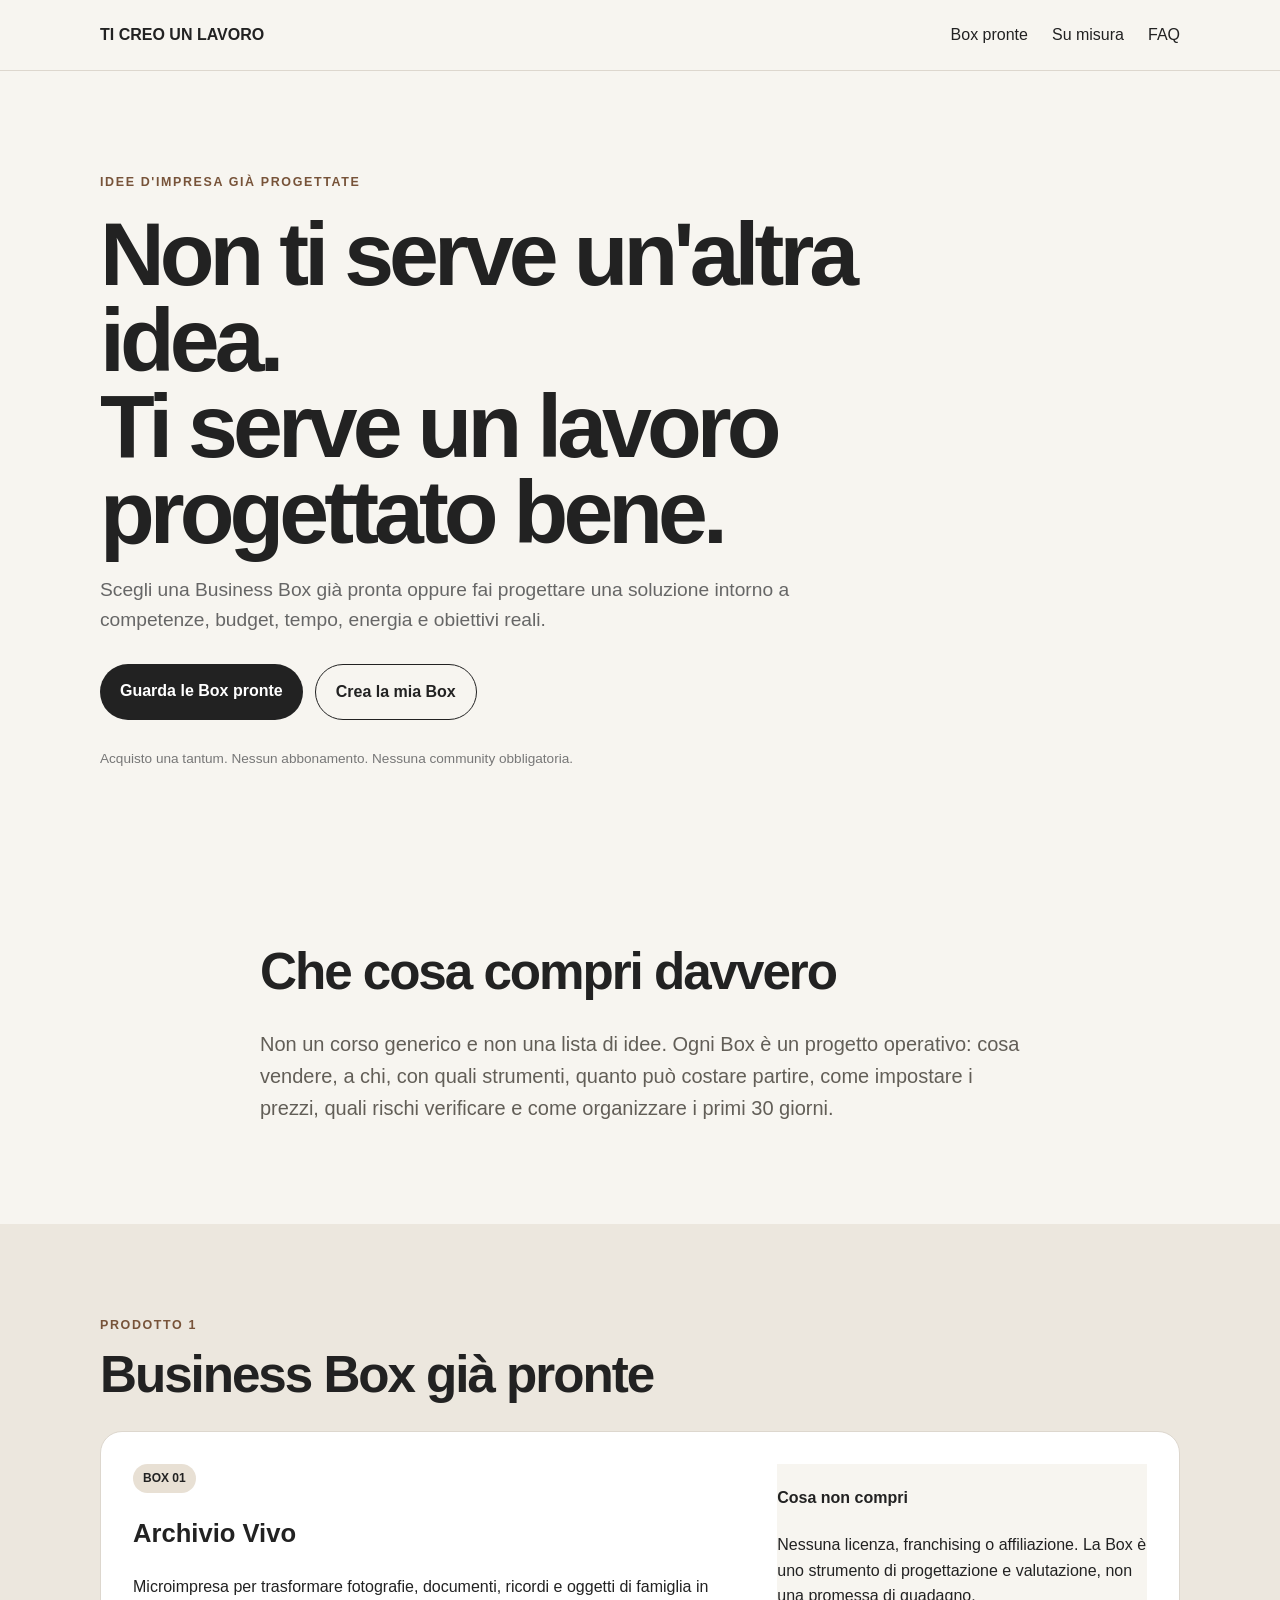
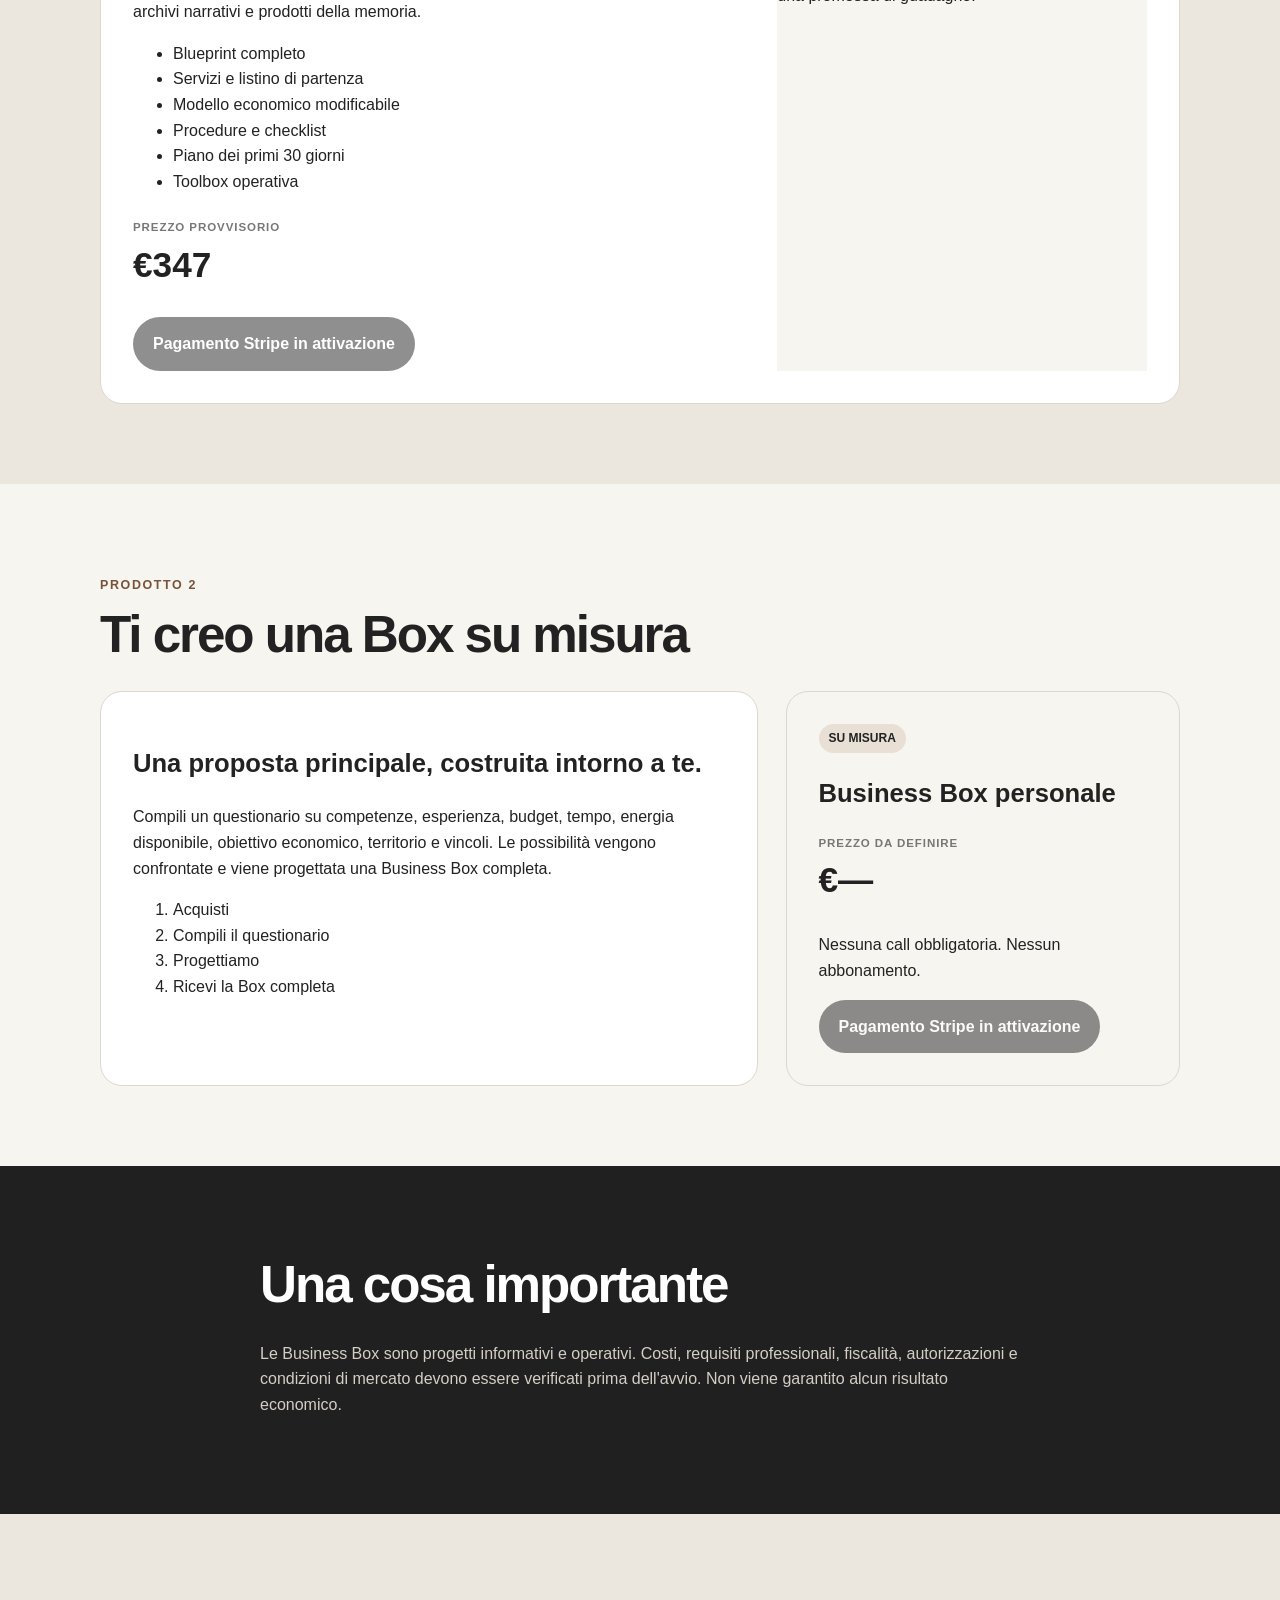
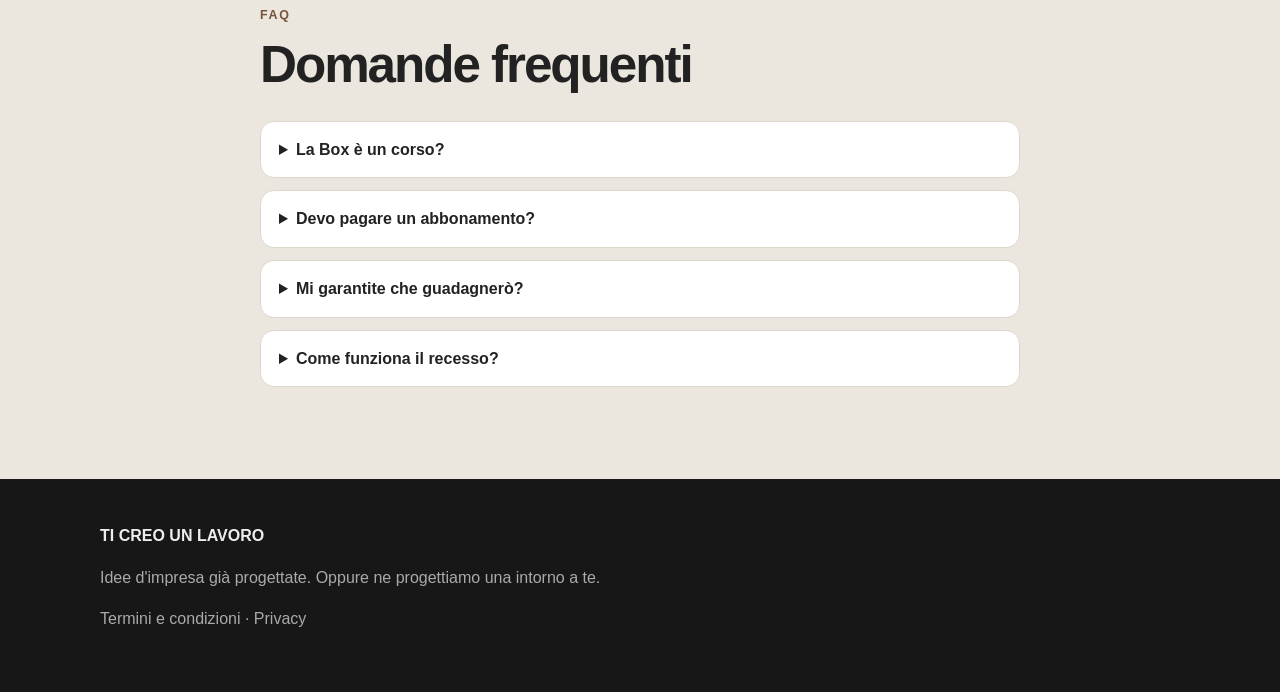
==== index.html @ a2d67494 "Add files via upload" ====
<!doctype html>
<html lang="it">
<head>
<meta charset="utf-8">
<meta name="viewport" content="width=device-width,initial-scale=1">
<title>Ti creo un lavoro</title>
<meta name="description" content="Business Box già pronte oppure una Box su misura costruita intorno a te.">
<link rel="stylesheet" href="styles.css">
</head>
<body>
<header>
  <div class="wrap nav">
    <strong>TI CREO UN LAVORO</strong>
    <nav><a href="#pronte">Box pronte</a><a href="#misura">Su misura</a><a href="#faq">FAQ</a></nav>
  </div>
</header>

<main>
<section class="hero">
  <div class="wrap">
    <p class="eyebrow">IDEE D'IMPRESA GIÀ PROGETTATE</p>
    <h1>Non ti serve un'altra idea.<br>Ti serve un lavoro progettato bene.</h1>
    <p class="lead">Scegli una Business Box già pronta oppure fai progettare una soluzione intorno a competenze, budget, tempo, energia e obiettivi reali.</p>
    <div class="actions">
      <a class="btn dark" href="#pronte">Guarda le Box pronte</a>
      <a class="btn light" href="#misura">Crea la mia Box</a>
    </div>
    <p class="note">Acquisto una tantum. Nessun abbonamento. Nessuna community obbligatoria.</p>
  </div>
</section>

<section class="section intro">
  <div class="wrap narrow">
    <h2>Che cosa compri davvero</h2>
    <p>Non un corso generico e non una lista di idee. Ogni Box è un progetto operativo: cosa vendere, a chi, con quali strumenti, quanto può costare partire, come impostare i prezzi, quali rischi verificare e come organizzare i primi 30 giorni.</p>
  </div>
</section>

<section id="pronte" class="section alt">
  <div class="wrap">
    <p class="eyebrow">PRODOTTO 1</p>
    <h2>Business Box già pronte</h2>
    <article class="card grid">
      <div>
        <span class="tag">BOX 01</span>
        <h3>Archivio Vivo</h3>
        <p>Microimpresa per trasformare fotografie, documenti, ricordi e oggetti di famiglia in archivi narrativi e prodotti della memoria.</p>
        <ul>
          <li>Blueprint completo</li>
          <li>Servizi e listino di partenza</li>
          <li>Modello economico modificabile</li>
          <li>Procedure e checklist</li>
          <li>Piano dei primi 30 giorni</li>
          <li>Toolbox operativa</li>
        </ul>
        <div class="price"><small>Prezzo provvisorio</small>€347</div>
        <a class="btn disabled" id="buy-box01" href="#">Pagamento Stripe in attivazione</a>
      </div>
      <aside>
        <h4>Cosa non compri</h4>
        <p>Nessuna licenza, franchising o affiliazione. La Box è uno strumento di progettazione e valutazione, non una promessa di guadagno.</p>
      </aside>
    </article>
  </div>
</section>

<section id="misura" class="section">
  <div class="wrap">
    <p class="eyebrow">PRODOTTO 2</p>
    <h2>Ti creo una Box su misura</h2>
    <div class="grid">
      <div class="card">
        <h3>Una proposta principale, costruita intorno a te.</h3>
        <p>Compili un questionario su competenze, esperienza, budget, tempo, energia disponibile, obiettivo economico, territorio e vincoli. Le possibilità vengono confrontate e viene progettata una Business Box completa.</p>
        <ol>
          <li>Acquisti</li>
          <li>Compili il questionario</li>
          <li>Progettiamo</li>
          <li>Ricevi la Box completa</li>
        </ol>
      </div>
      <aside class="card">
        <span class="tag">SU MISURA</span>
        <h3>Business Box personale</h3>
        <div class="price"><small>Prezzo da definire</small>€—</div>
        <p>Nessuna call obbligatoria. Nessun abbonamento.</p>
        <a class="btn disabled" id="buy-custom" href="#">Pagamento Stripe in attivazione</a>
      </aside>
    </div>
  </div>
</section>

<section class="section darksection">
  <div class="wrap narrow">
    <h2>Una cosa importante</h2>
    <p>Le Business Box sono progetti informativi e operativi. Costi, requisiti professionali, fiscalità, autorizzazioni e condizioni di mercato devono essere verificati prima dell'avvio. Non viene garantito alcun risultato economico.</p>
  </div>
</section>

<section id="faq" class="section alt">
  <div class="wrap narrow">
    <p class="eyebrow">FAQ</p>
    <h2>Domande frequenti</h2>
    <details><summary>La Box è un corso?</summary><p>No. È un progetto operativo digitale con blueprint, strumenti, numeri, procedure e piano di avvio.</p></details>
    <details><summary>Devo pagare un abbonamento?</summary><p>No. Entrambi i prodotti sono acquistabili una tantum.</p></details>
    <details><summary>Mi garantite che guadagnerò?</summary><p>No. La Box serve a progettare e valutare un'attività, non può garantire domanda, vendite o reddito.</p></details>
    <details><summary>Come funziona il recesso?</summary><p>Le condizioni definitive distingueranno tra contenuto digitale immediatamente accessibile e servizio personalizzato, secondo la normativa applicabile.</p></details>
  </div>
</section>
</main>

<footer>
  <div class="wrap">
    <strong>TI CREO UN LAVORO</strong>
    <p>Idee d'impresa già progettate. Oppure ne progettiamo una intorno a te.</p>
    <p><a href="termini.html">Termini e condizioni</a> · <a href="privacy.html">Privacy</a></p>
  </div>
</footer>
<script src="script.js"></script>
</body>
</html>
---- styles.css ----
*{box-sizing:border-box}html{scroll-behavior:smooth}body{margin:0;font-family:Arial,sans-serif;background:#f7f5f0;color:#222;line-height:1.6}a{color:inherit;text-decoration:none}.wrap{width:min(1080px,calc(100% - 36px));margin:auto}.narrow{max-width:760px}header{position:sticky;top:0;background:#f7f5f0ee;border-bottom:1px solid #ddd7ce;z-index:5}.nav{min-height:70px;display:flex;justify-content:space-between;align-items:center}.nav nav{display:flex;gap:24px}.hero{padding:90px 0 70px}.eyebrow{font-size:.78rem;letter-spacing:.13em;font-weight:800;color:#775339}.hero h1{font-size:clamp(2.8rem,7vw,5.7rem);line-height:.96;letter-spacing:-.055em;max-width:950px;margin:.2em 0}.lead{font-size:1.2rem;max-width:760px;color:#666}.actions{display:flex;gap:12px;flex-wrap:wrap;margin:28px 0}.btn{display:inline-block;padding:14px 20px;border-radius:999px;background:#222;color:#fff;font-weight:800}.btn.light{background:transparent;color:#222;border:1px solid #222}.btn.disabled{opacity:.5;pointer-events:none}.note{font-size:.85rem;color:#777}.section{padding:80px 0}.alt{background:#ece7de}.intro p{font-size:1.25rem;color:#625e57}h2{font-size:clamp(2rem,4vw,3.5rem);line-height:1;letter-spacing:-.04em;margin:.25em 0 .6em}h3{font-size:1.6rem;line-height:1.15}.grid{display:grid;grid-template-columns:1.25fr .75fr;gap:28px}.card{background:#fff;border:1px solid #ddd7ce;border-radius:22px;padding:32px}.card aside,aside.card{background:#f7f5f0}.tag{display:inline-block;background:#e8e0d4;border-radius:999px;padding:5px 10px;font-size:.75rem;font-weight:900}.price{font-size:2.2rem;font-weight:900;margin:24px 0}.price small{display:block;font-size:.72rem;text-transform:uppercase;letter-spacing:.08em;color:#777}.darksection{background:#202020;color:#fff}.darksection p{color:#d4cec5}details{background:#fff;border:1px solid #ddd7ce;border-radius:14px;padding:15px 18px;margin:12px 0}summary{font-weight:800;cursor:pointer}footer{background:#171717;color:#eee;padding:44px 0}footer p{color:#aaa}@media(max-width:760px){.nav nav{display:none}.grid{grid-template-columns:1fr}.section{padding:58px 0}.hero{padding-top:58px}.hero h1{font-size:3rem}}
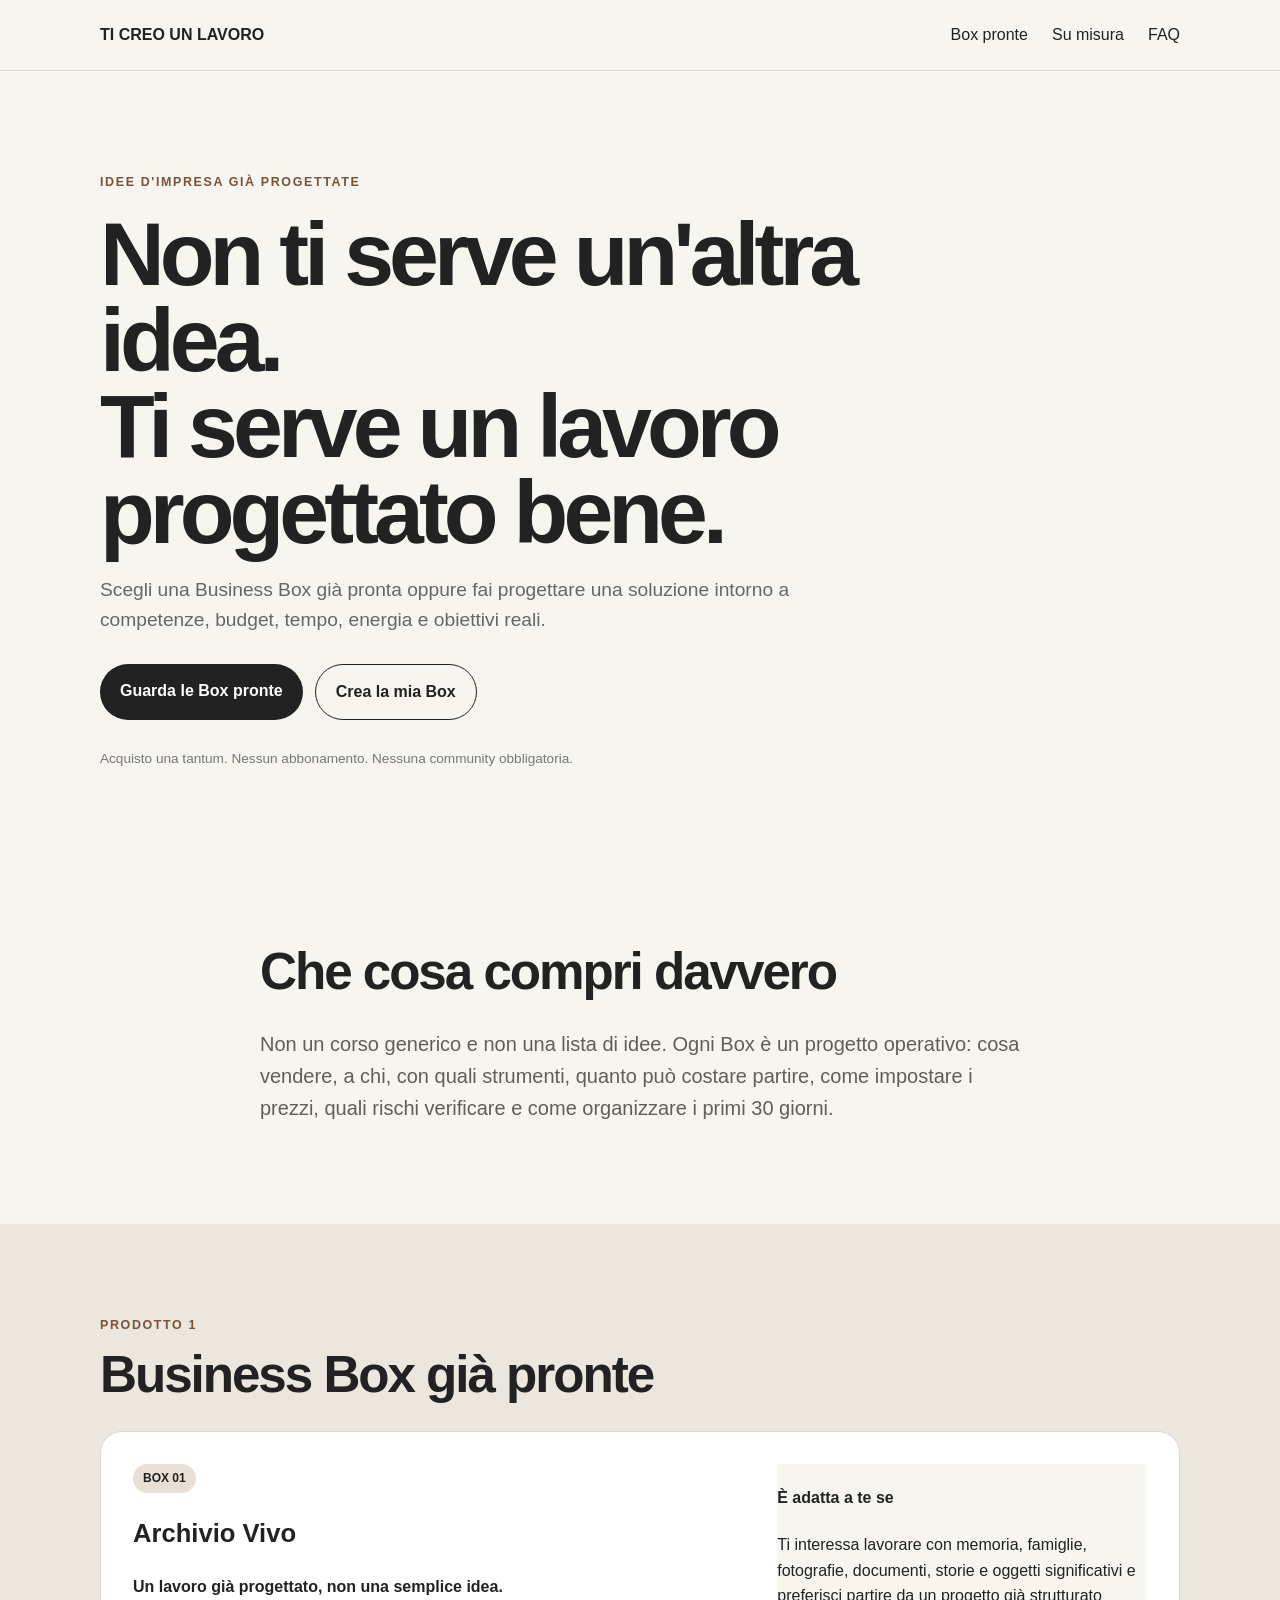
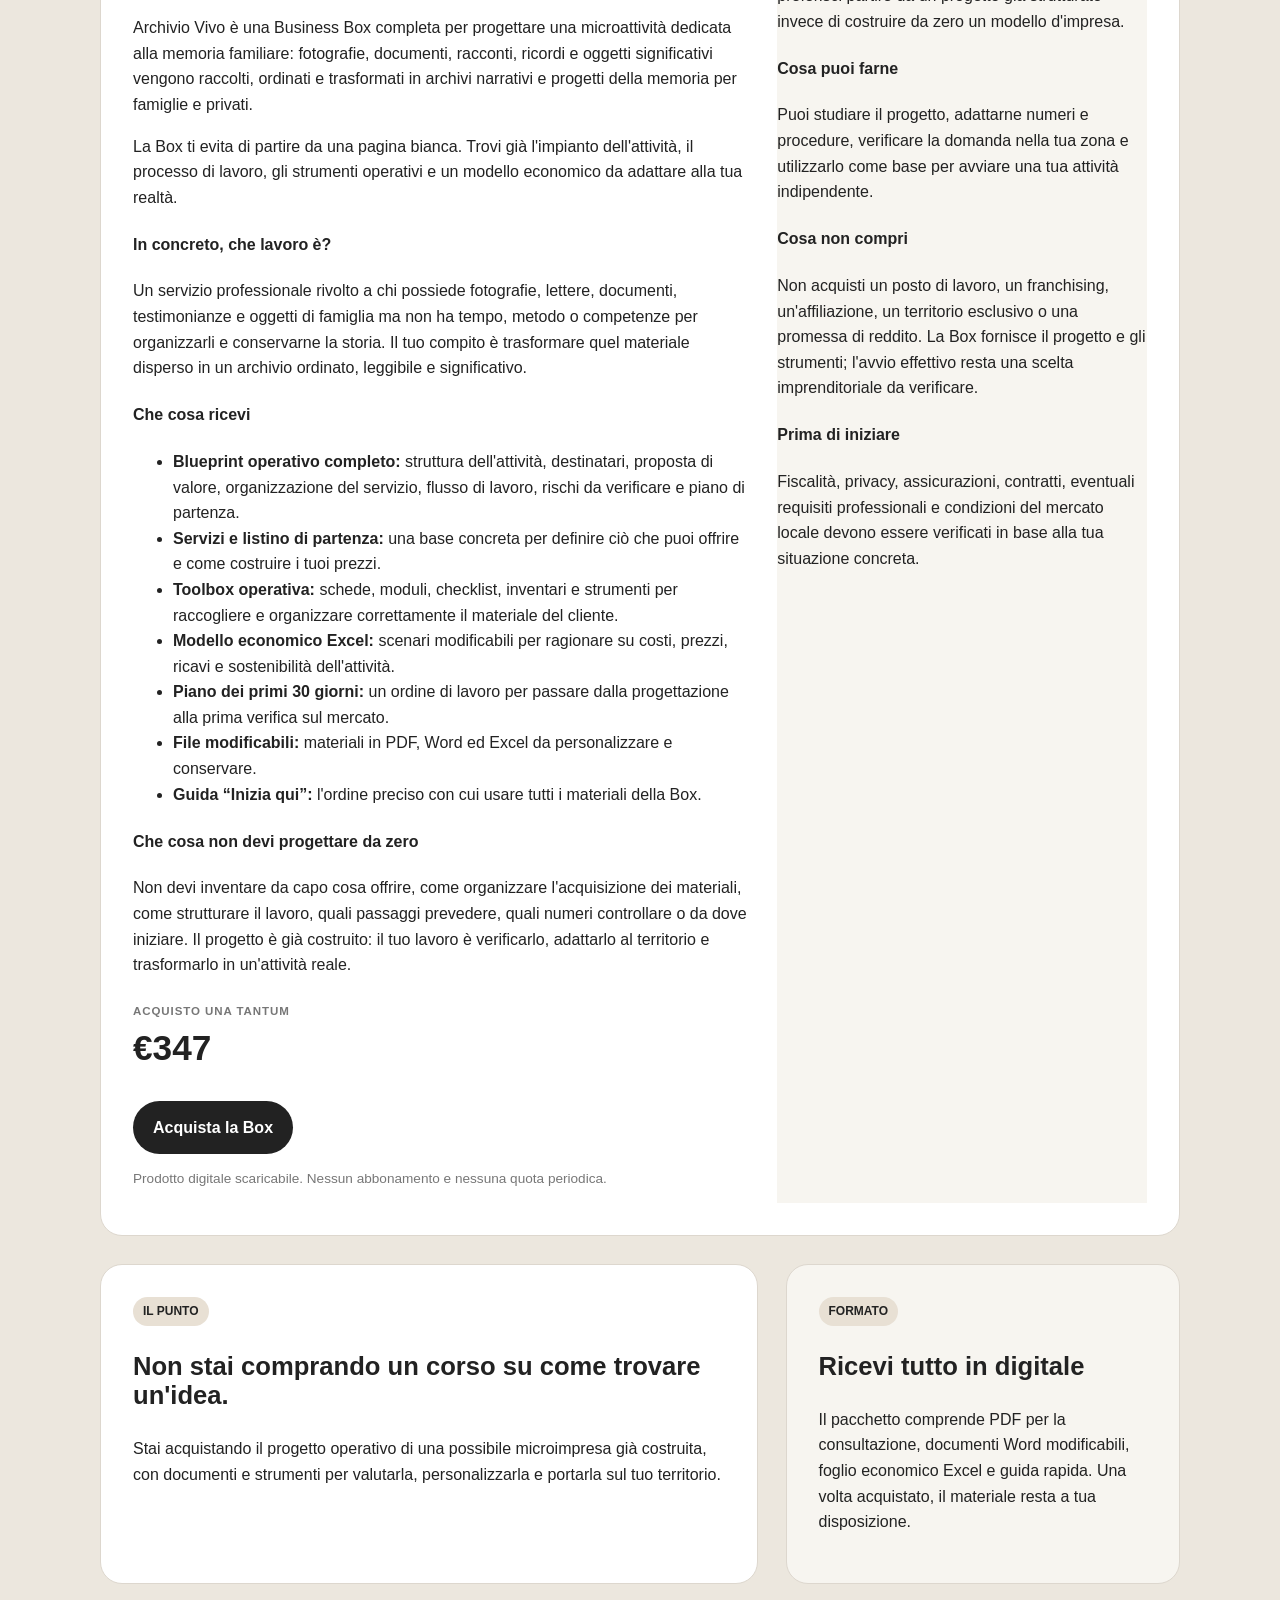
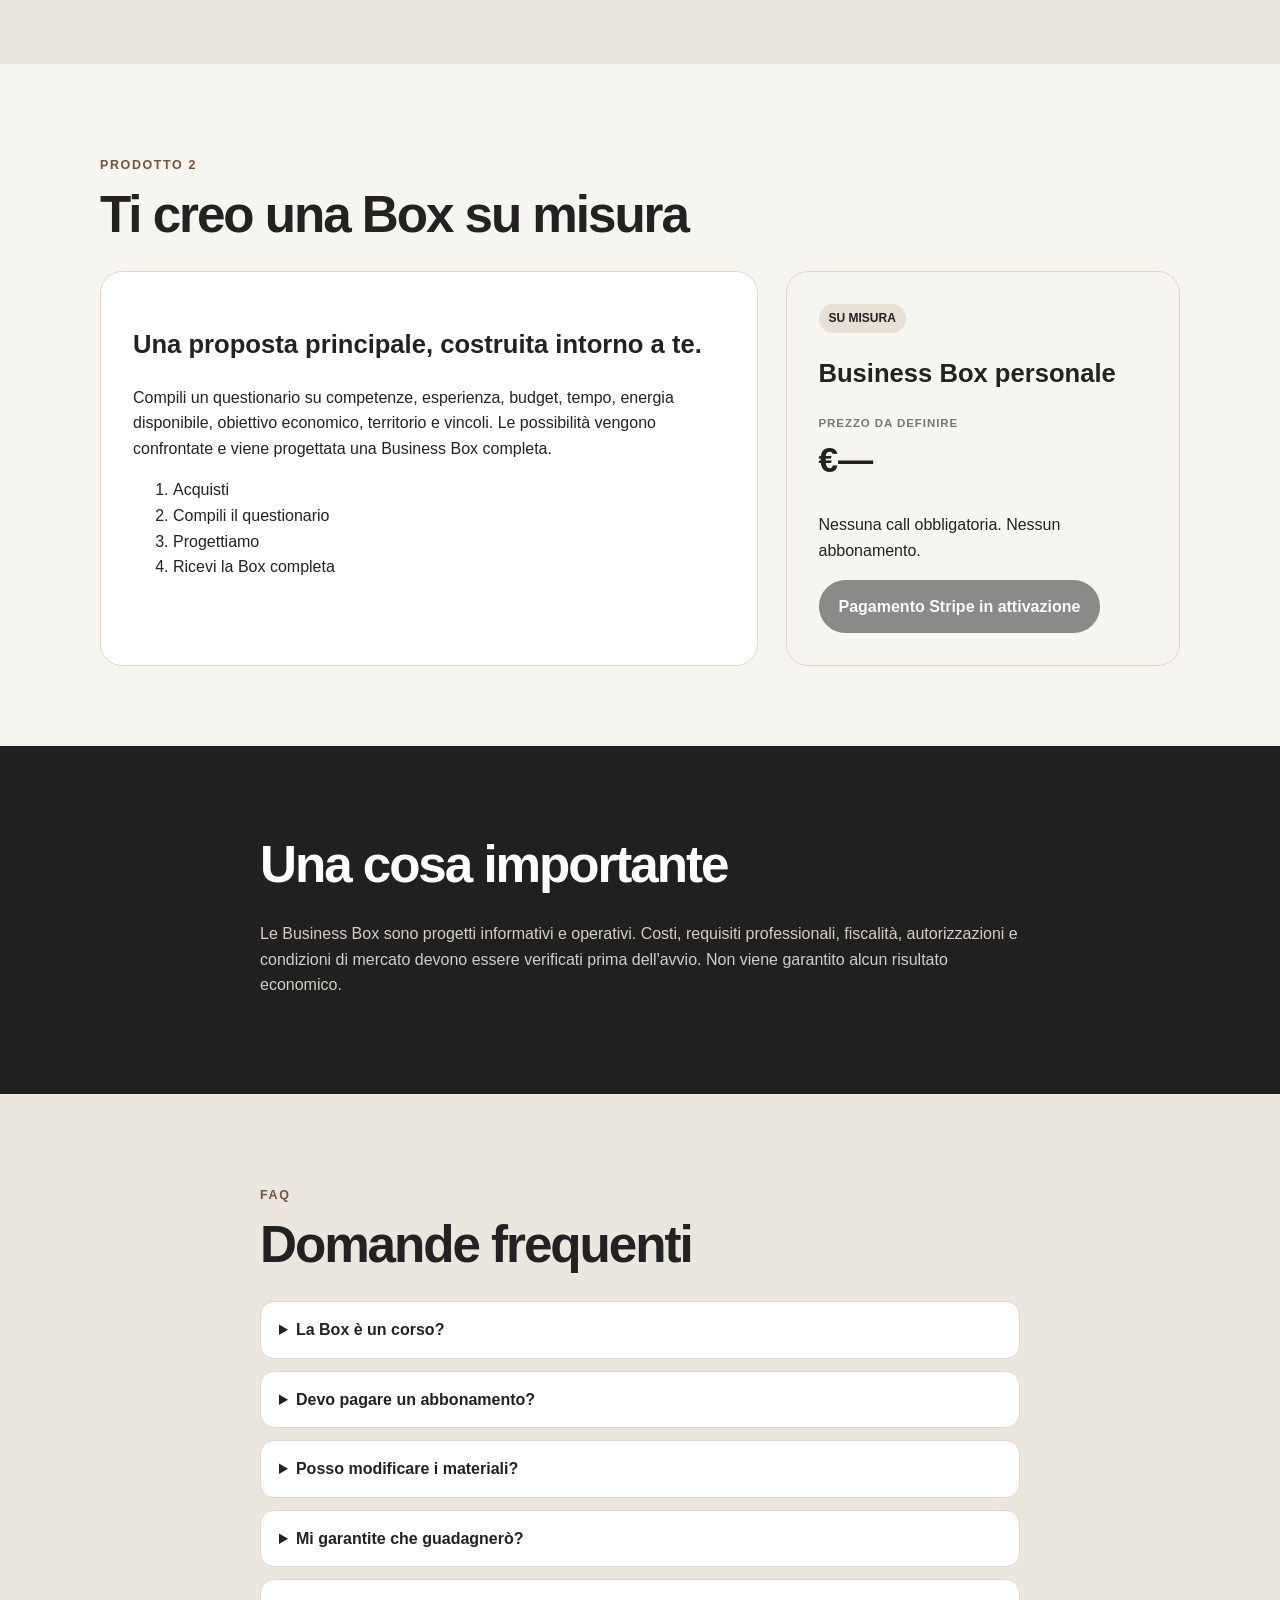
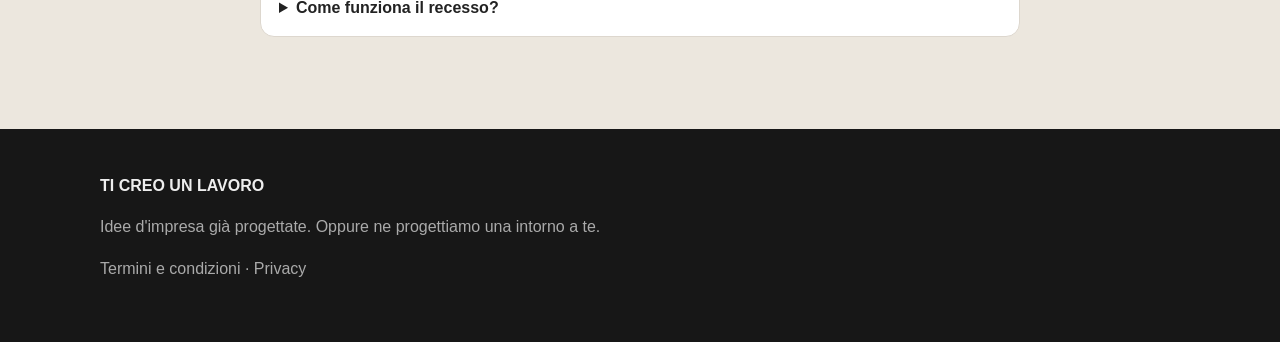
==== commit 79008ad4: "Add files via upload" ====
--- a/index.html
+++ b/index.html
@@ -40,27 +40,64 @@
   <div class="wrap">
     <p class="eyebrow">PRODOTTO 1</p>
     <h2>Business Box già pronte</h2>
+
     <article class="card grid">
       <div>
         <span class="tag">BOX 01</span>
         <h3>Archivio Vivo</h3>
-        <p>Microimpresa per trasformare fotografie, documenti, ricordi e oggetti di famiglia in archivi narrativi e prodotti della memoria.</p>
+        <p><strong>Un lavoro già progettato, non una semplice idea.</strong></p>
+        <p>Archivio Vivo è una Business Box completa per progettare una microattività dedicata alla memoria familiare: fotografie, documenti, racconti, ricordi e oggetti significativi vengono raccolti, ordinati e trasformati in archivi narrativi e progetti della memoria per famiglie e privati.</p>
+        <p>La Box ti evita di partire da una pagina bianca. Trovi già l'impianto dell'attività, il processo di lavoro, gli strumenti operativi e un modello economico da adattare alla tua realtà.</p>
+
+        <h4>In concreto, che lavoro è?</h4>
+        <p>Un servizio professionale rivolto a chi possiede fotografie, lettere, documenti, testimonianze e oggetti di famiglia ma non ha tempo, metodo o competenze per organizzarli e conservarne la storia. Il tuo compito è trasformare quel materiale disperso in un archivio ordinato, leggibile e significativo.</p>
+
+        <h4>Che cosa ricevi</h4>
         <ul>
-          <li>Blueprint completo</li>
-          <li>Servizi e listino di partenza</li>
-          <li>Modello economico modificabile</li>
-          <li>Procedure e checklist</li>
-          <li>Piano dei primi 30 giorni</li>
-          <li>Toolbox operativa</li>
+          <li><strong>Blueprint operativo completo:</strong> struttura dell'attività, destinatari, proposta di valore, organizzazione del servizio, flusso di lavoro, rischi da verificare e piano di partenza.</li>
+          <li><strong>Servizi e listino di partenza:</strong> una base concreta per definire ciò che puoi offrire e come costruire i tuoi prezzi.</li>
+          <li><strong>Toolbox operativa:</strong> schede, moduli, checklist, inventari e strumenti per raccogliere e organizzare correttamente il materiale del cliente.</li>
+          <li><strong>Modello economico Excel:</strong> scenari modificabili per ragionare su costi, prezzi, ricavi e sostenibilità dell'attività.</li>
+          <li><strong>Piano dei primi 30 giorni:</strong> un ordine di lavoro per passare dalla progettazione alla prima verifica sul mercato.</li>
+          <li><strong>File modificabili:</strong> materiali in PDF, Word ed Excel da personalizzare e conservare.</li>
+          <li><strong>Guida “Inizia qui”:</strong> l'ordine preciso con cui usare tutti i materiali della Box.</li>
         </ul>
-        <div class="price"><small>Prezzo provvisorio</small>€347</div>
+
+        <h4>Che cosa non devi progettare da zero</h4>
+        <p>Non devi inventare da capo cosa offrire, come organizzare l'acquisizione dei materiali, come strutturare il lavoro, quali passaggi prevedere, quali numeri controllare o da dove iniziare. Il progetto è già costruito: il tuo lavoro è verificarlo, adattarlo al territorio e trasformarlo in un'attività reale.</p>
+
+        <div class="price"><small>Acquisto una tantum</small>€347</div>
         <a class="btn disabled" id="buy-box01" href="#">Pagamento Stripe in attivazione</a>
+        <p class="note">Prodotto digitale scaricabile. Nessun abbonamento e nessuna quota periodica.</p>
       </div>
+
       <aside>
+        <h4>È adatta a te se</h4>
+        <p>Ti interessa lavorare con memoria, famiglie, fotografie, documenti, storie e oggetti significativi e preferisci partire da un progetto già strutturato invece di costruire da zero un modello d'impresa.</p>
+
+        <h4>Cosa puoi farne</h4>
+        <p>Puoi studiare il progetto, adattarne numeri e procedure, verificare la domanda nella tua zona e utilizzarlo come base per avviare una tua attività indipendente.</p>
+
         <h4>Cosa non compri</h4>
-        <p>Nessuna licenza, franchising o affiliazione. La Box è uno strumento di progettazione e valutazione, non una promessa di guadagno.</p>
+        <p>Non acquisti un posto di lavoro, un franchising, un'affiliazione, un territorio esclusivo o una promessa di reddito. La Box fornisce il progetto e gli strumenti; l'avvio effettivo resta una scelta imprenditoriale da verificare.</p>
+
+        <h4>Prima di iniziare</h4>
+        <p>Fiscalità, privacy, assicurazioni, contratti, eventuali requisiti professionali e condizioni del mercato locale devono essere verificati in base alla tua situazione concreta.</p>
       </aside>
     </article>
+
+    <div class="grid" style="margin-top:28px">
+      <div class="card">
+        <span class="tag">IL PUNTO</span>
+        <h3>Non stai comprando un corso su come trovare un'idea.</h3>
+        <p>Stai acquistando il progetto operativo di una possibile microimpresa già costruita, con documenti e strumenti per valutarla, personalizzarla e portarla sul tuo territorio.</p>
+      </div>
+      <aside class="card">
+        <span class="tag">FORMATO</span>
+        <h3>Ricevi tutto in digitale</h3>
+        <p>Il pacchetto comprende PDF per la consultazione, documenti Word modificabili, foglio economico Excel e guida rapida. Una volta acquistato, il materiale resta a tua disposizione.</p>
+      </aside>
+    </div>
   </div>
 </section>
 
@@ -103,8 +140,9 @@
     <h2>Domande frequenti</h2>
     <details><summary>La Box è un corso?</summary><p>No. È un progetto operativo digitale con blueprint, strumenti, numeri, procedure e piano di avvio.</p></details>
     <details><summary>Devo pagare un abbonamento?</summary><p>No. Entrambi i prodotti sono acquistabili una tantum.</p></details>
+    <details><summary>Posso modificare i materiali?</summary><p>Sì, sono inclusi anche file modificabili per adattare numeri, procedure e strumenti alla tua attività. I materiali della Box non sono destinati alla rivendita come prodotto digitale autonomo.</p></details>
     <details><summary>Mi garantite che guadagnerò?</summary><p>No. La Box serve a progettare e valutare un'attività, non può garantire domanda, vendite o reddito.</p></details>
-    <details><summary>Come funziona il recesso?</summary><p>Le condizioni definitive distingueranno tra contenuto digitale immediatamente accessibile e servizio personalizzato, secondo la normativa applicabile.</p></details>
+    <details><summary>Come funziona il recesso?</summary><p>Le condizioni definitive distinguono tra contenuto digitale immediatamente accessibile e servizio personalizzato, secondo la normativa applicabile.</p></details>
   </div>
 </section>
 </main>
@@ -118,4 +156,4 @@
 </footer>
 <script src="script.js"></script>
 </body>
-</html>+</html>
